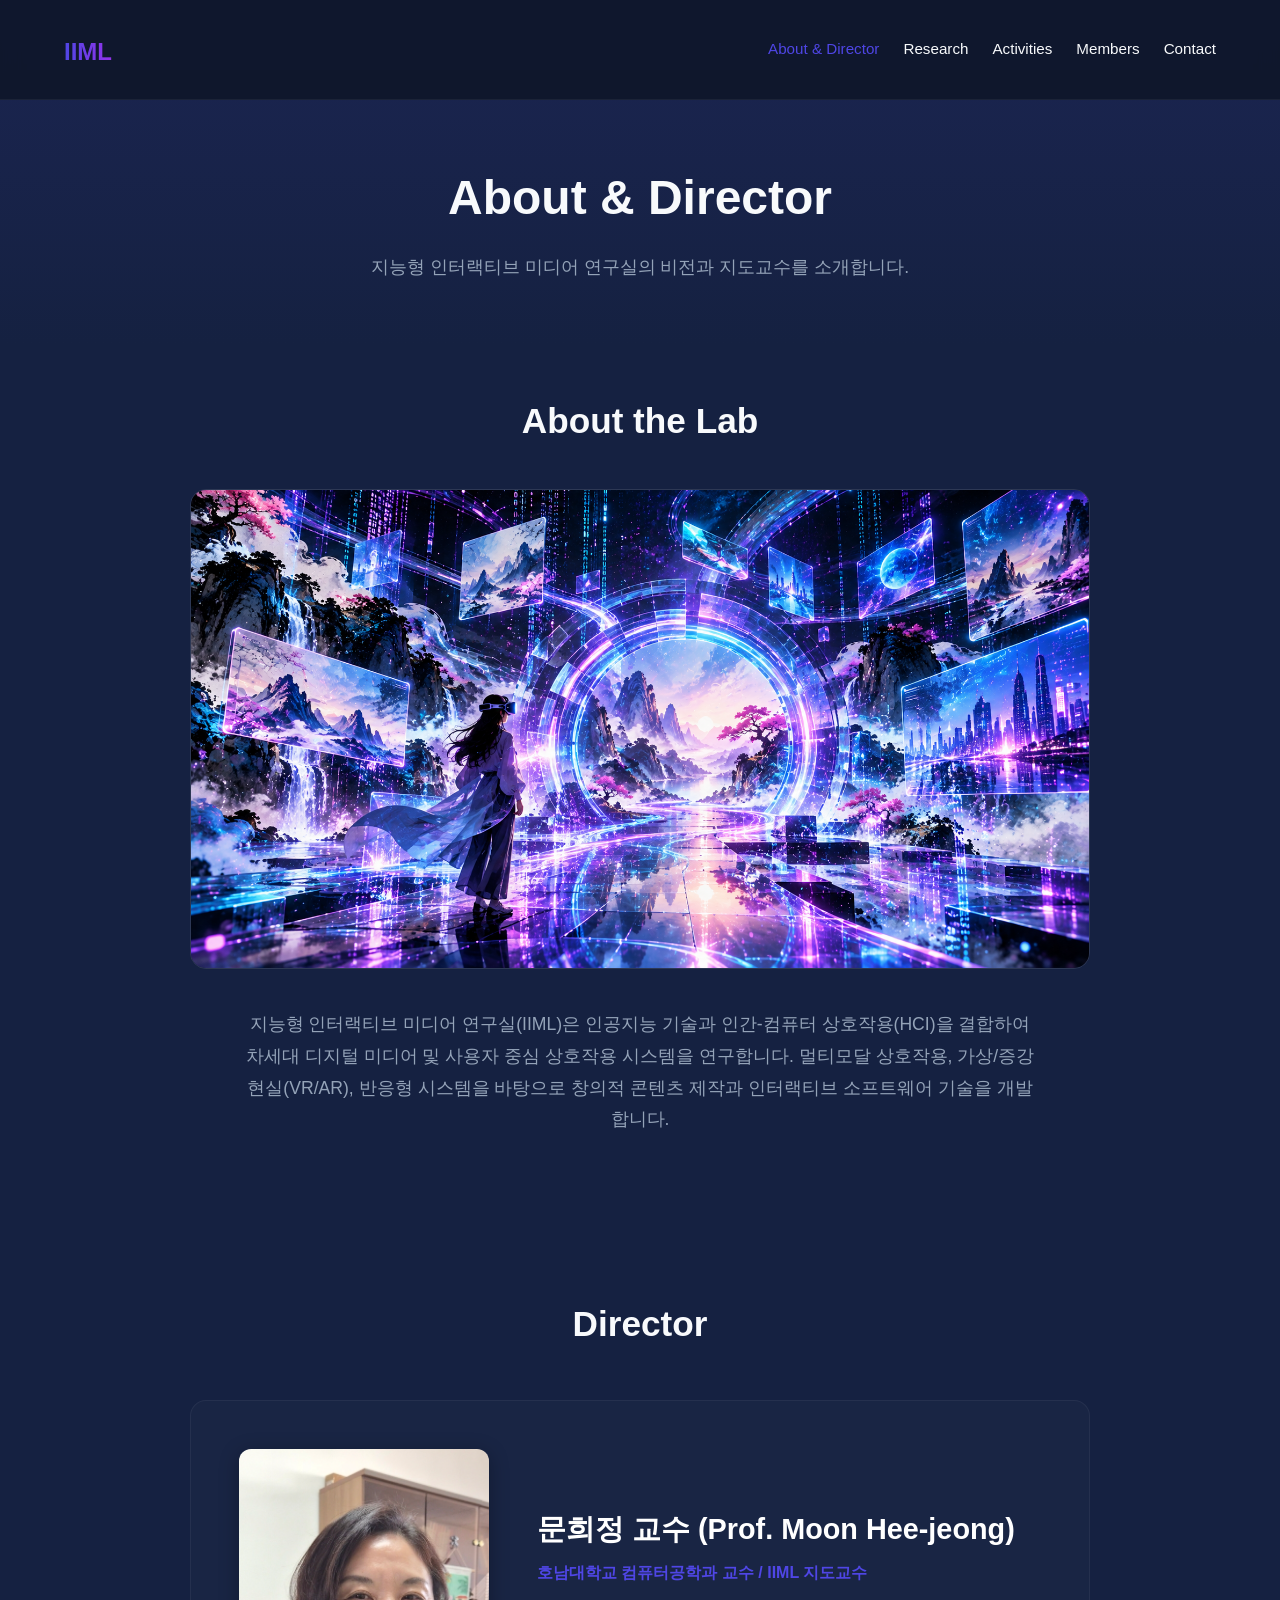
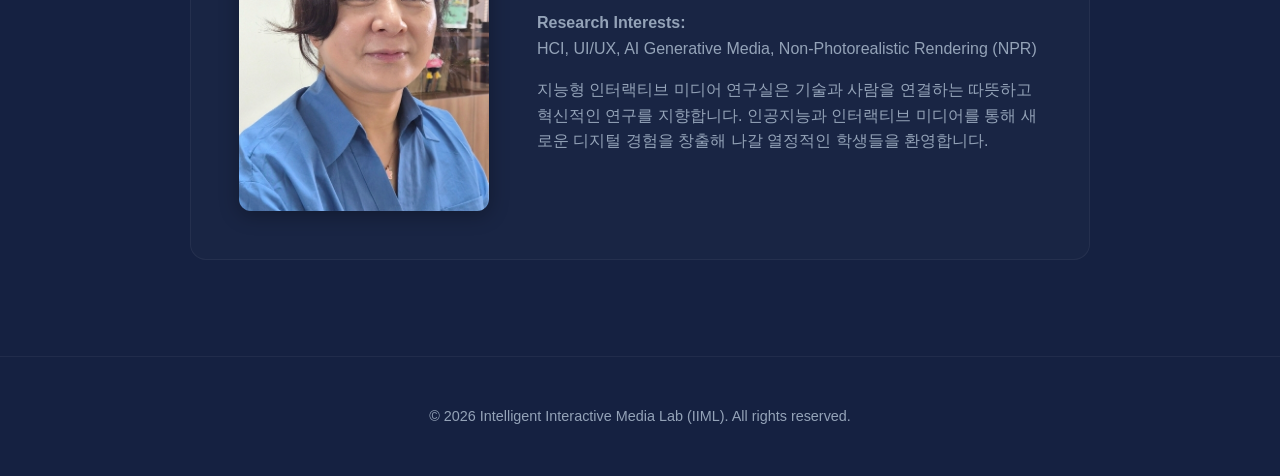
==== about.html @ bc0e60f5 "Add files via upload" ====
<!DOCTYPE html>
<html lang="ko">
<head>
    <meta charset="UTF-8">
    <meta name="viewport" content="width=device-width, initial-scale=1.0">
    <title>About & Director - IIML</title>
    <link rel="stylesheet" href="style.css">
</head>
<body>

    <header>
        <h1><a href="index.html">IIML</a></h1>
<nav>
    <a href="about.html" class="active">About & Director</a>
    <a href="research.html">Research</a>
    <a href="activities.html">Activities</a>
    <a href="members.html">Members</a>
    <a href="contact.html">Contact</a>
</nav>
    </header>

    <div class="subpage-header">
        <h2>About & Director</h2>
        <p>지능형 인터랙티브 미디어 연구실의 비전과 지도교수를 소개합니다.</p>
    </div>

    <!-- About Section -->
<!-- About Section -->
    <section style="padding: 3rem 10% 5rem 10%; display: flex; flex-direction: column; align-items: center;">
        <h2 class="section-title" style="margin-bottom: 2.5rem; width: 100%; text-align: center;">About the Lab</h2>
        
        <!-- 이미지를 정중앙에 배치하고 적절한 크기로 조절하는 감싸기 박스 -->
        <div style="width: 100%; max-width: 900px; display: flex; justify-content: center; margin-bottom: 2.5rem;">
            <!-- [기존 이미지 경로에 맞게 src 수정 필요] -->
            <img src="about_main.png" alt="IIML Fusion Art" style="width: 100%; height: auto; max-height: 480px; object-fit: cover; border-radius: 16px; border: 1px solid rgba(255, 255, 255, 0.1); display: block;">
        </div>

        <div style="text-align: center; max-width: 800px; margin: 0 auto; color: var(--text-gray); font-size: 1.1rem; line-height: 1.8;">
            <p>지능형 인터랙티브 미디어 연구실(IIML)은 인공지능 기술과 인간-컴퓨터 상호작용(HCI)을 결합하여 차세대 디지털 미디어 및 사용자 중심 상호작용 시스템을 연구합니다. 멀티모달 상호작용, 가상/증강현실(VR/AR), 반응형 시스템을 바탕으로 창의적 콘텐츠 제작과 인터랙티브 소프트웨어 기술을 개발합니다.</p>
        </div>
    </section>

    <!-- Director Section -->
    <!-- Director Section -->
    <section style="padding-bottom: 2rem;">
        <h2 class="section-title">Director</h2>
        
        <!-- ▼ 여기서부터 배경 박스(카드)가 시작됩니다 -->
        <div style="display: flex; gap: 3rem; max-width: 900px; margin: 0 auto; align-items: center; flex-wrap: wrap; background: rgba(255, 255, 255, 0.02); padding: 3rem; border-radius: 16px; border: 1px solid rgba(255, 255, 255, 0.05);">
            
            <!-- 1. 교수님 사진 영역 -->
            <div style="flex-shrink: 0; width: 250px; display: flex; justify-content: center;">
                <!-- 아래 src="이미지파일명" 에 교수님 사진 파일명을 적어주세요 -->
                <img src="prof.jpg" alt="문희정 교수" style="width: 100%; max-width: 250px; height: auto; border-radius: 12px; object-fit: cover; box-shadow: 0 4px 20px rgba(0,0,0,0.3);">
            </div>
            
            <!-- 2. 텍스트 영역 (이 영역이 반드시 위쪽 div 박스 안에 있어야 합니다) -->
            <div style="flex: 1; min-width: 300px;">
                <h3 style="font-size: 1.8rem; margin-bottom: 0.5rem; color: #fff;">문희정 교수 (Prof. Moon Hee-jeong)</h3>
                <p style="color: var(--primary-color); margin-bottom: 1.5rem; font-weight: bold;">호남대학교 컴퓨터공학과 교수 / IIML 지도교수</p>
                
                <p style="color: var(--text-gray); margin-bottom: 1rem;">
                    <strong>Research Interests:</strong><br>
                    HCI, UI/UX, AI Generative Media, Non-Photorealistic Rendering (NPR)
                </p>
                <p style="color: var(--text-gray); line-height: 1.6;">
                    지능형 인터랙티브 미디어 연구실은 기술과 사람을 연결하는 따뜻하고 혁신적인 연구를 지향합니다. 인공지능과 인터랙티브 미디어를 통해 새로운 디지털 경험을 창출해 나갈 열정적인 학생들을 환영합니다.
                </p>
            </div>
            
        </div> 
        <!-- ▲ 여기까지가 배경 박스(카드)의 끝입니다 -->

    </section>

    <footer>
        <p>&copy; 2026 Intelligent Interactive Media Lab (IIML). All rights reserved.</p>
    </footer>
</body>
</html>
---- style.css ----
/* style.css */
:root {
    --primary-color: #4F46E5;
    --secondary-color: #9333EA;
    --bg-dark: #152141;
    --bg-card: rgba(255, 255, 255, 0.02);
    --text-light: #F8FAFC;
    --text-gray: #94A3B8;
}

* { margin: 0; padding: 0; box-sizing: border-box; font-family: 'Pretendard', sans-serif; }
body { background-color: var(--bg-dark); color: var(--text-light); line-height: 1.6; }

/* Navigation */
header { position: fixed; top: 0; width: 100%; padding: 1.5rem 5%; background: rgba(15, 23, 42, 0.9); backdrop-filter: blur(10px); display: flex; justify-content: space-between; align-items: center; z-index: 1000; border-bottom: 1px solid rgba(255,255,255,0.05); }
header h1 a { font-size: 1.5rem; font-weight: 800; background: linear-gradient(to right, #4F46E5, #9333EA); -webkit-background-clip: text; color: transparent; text-decoration: none; }
nav { display: flex; gap: 1.5rem; }
nav a { color: var(--text-light); text-decoration: none; font-weight: 500; font-size: 0.95rem; transition: color 0.3s; }
nav a:hover, nav a.active { color: var(--primary-color); }

/* Common Section Layouts */
section { padding: 5rem 10%; }
.section-title { font-size: 2.2rem; margin-bottom: 3rem; text-align: center; font-weight: 700; }

/* Subpage Header (서브페이지 상단 배너) */
.subpage-header { padding: 10rem 10% 4rem; background: linear-gradient(to bottom, rgba(79, 70, 229, 0.1), var(--bg-dark)); text-align: center; }
.subpage-header h2 { font-size: 3rem; margin-bottom: 1rem; }
.subpage-header p { color: var(--text-gray); font-size: 1.1rem; }

/* Image Placeholder */
.img-placeholder { background-color: rgba(255, 255, 255, 0.03); border: 2px dashed rgba(255, 255, 255, 0.2); border-radius: 12px; display: flex; align-items: center; justify-content: center; color: var(--text-gray); font-size: 0.9rem; text-align: center; padding: 1rem; width: 100%; }

/* Grid & Cards */
.grid-container { display: grid; gap: 2rem; }
.card { background: var(--bg-card); padding: 2rem; border-radius: 16px; border: 1px solid rgba(255, 255, 255, 0.05); }

/* Footer */
footer { text-align: center; padding: 3rem; color: var(--text-gray); font-size: 0.9rem; border-top: 1px solid rgba(255,255,255,0.05); margin-top: 4rem; }
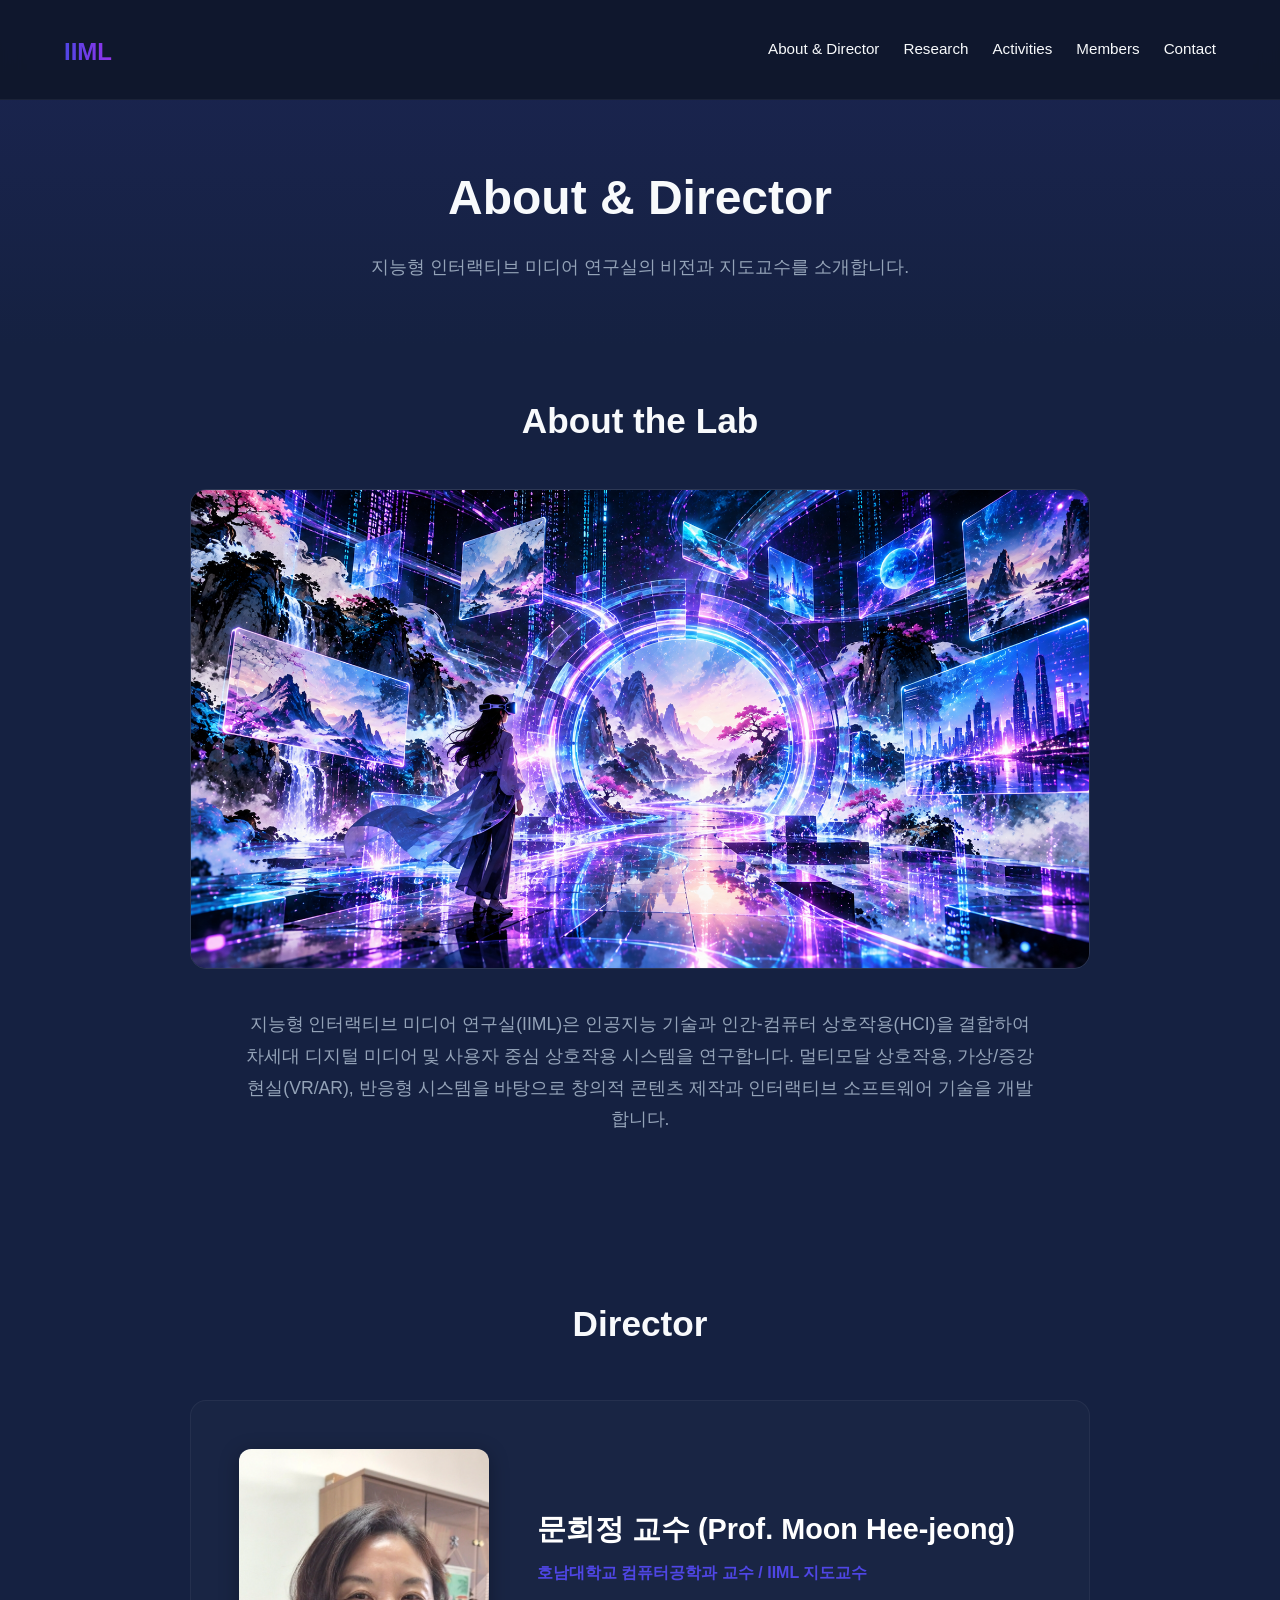
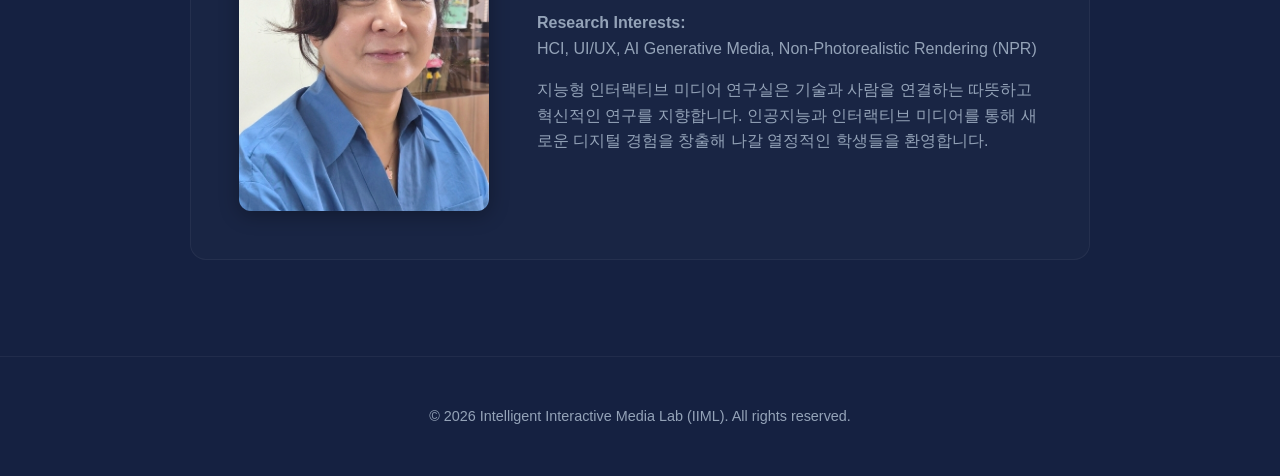
==== commit 78b8f4e2: "Add files via upload" ====
--- a/about.html
+++ b/about.html
@@ -8,16 +8,20 @@
 </head>
 <body>
 
-    <header>
-        <h1><a href="index.html">IIML</a></h1>
-<nav>
-    <a href="about.html" class="active">About & Director</a>
-    <a href="research.html">Research</a>
-    <a href="activities.html">Activities</a>
-    <a href="members.html">Members</a>
-    <a href="contact.html">Contact</a>
-</nav>
-    </header>
+<header>
+    <h1><a href="index.html">IIML</a></h1>
+    <!-- 📱 모바일 햄버거 버튼 추가 -->
+    <button class="menu-toggle" id="menuToggle" aria-label="메뉴 열기">☰</button>
+
+    <!-- 🧭 id="navLinks" 추가 -->
+    <nav id="navLinks">
+        <a href="about.html">About & Director</a>
+        <a href="research.html">Research</a>
+        <a href="activities.html">Activities</a>
+        <a href="members.html">Members</a>
+        <a href="contact.html">Contact</a>
+    </nav>
+</header>
 
     <div class="subpage-header">
         <h2>About & Director</h2>
@@ -76,5 +80,17 @@
     <footer>
         <p>&copy; 2026 Intelligent Interactive Media Lab (IIML). All rights reserved.</p>
     </footer>
+    <script>
+        const toggleBtn = document.getElementById('menuToggle');
+        const navLinks = document.getElementById('navLinks');
+
+        if (toggleBtn && navLinks) {
+            toggleBtn.addEventListener('click', () => {
+                navLinks.classList.toggle('active');
+            });
+        }
+    </script>
+</body>
+</html>
 </body>
 </html>
--- a/style.css
+++ b/style.css
@@ -35,4 +35,44 @@
 .card { background: var(--bg-card); padding: 2rem; border-radius: 16px; border: 1px solid rgba(255, 255, 255, 0.05); }
 
 /* Footer */
-footer { text-align: center; padding: 3rem; color: var(--text-gray); font-size: 0.9rem; border-top: 1px solid rgba(255,255,255,0.05); margin-top: 4rem; }+footer { text-align: center; padding: 3rem; color: var(--text-gray); font-size: 0.9rem; border-top: 1px solid rgba(255,255,255,0.05); margin-top: 4rem; }
+/* 📱 모바일 화면 (768px 이하)에서 about 페이지 여백 최적화 */
+/* 📱 모바일 햄버거 버튼 및 반응형 네비게이션 공통 설정 */
+.menu-toggle {
+  display: none;
+  background: none;
+  border: none;
+  color: #fff;
+  font-size: 28px;
+  cursor: pointer;
+}
+
+@media screen and (max-width: 768px) {
+  header {
+    padding: 1.5rem 5% !important;
+  }
+
+  /* 모바일에서 햄버거 버튼 표시 */
+.menu-toggle {
+    display: block !important;
+  }
+
+  /* 평소에는 PC용 가로 메뉴 숨기기 */
+  header nav, nav {
+    display: none !important;
+    position: absolute;
+    top: 100%;
+    left: 0;
+    width: 100%;
+    background-color: rgba(15, 23, 42, 0.95);
+    flex-direction: column;
+    padding: 20px 0;
+    text-align: center;
+    box-sizing: border-box;
+  }
+
+  /* 자바스크립트로 메뉴가 활성화(.active)되면 세로로 펼치기 */
+  header nav.active, nav.active {
+    display: flex !important;
+  }
+}
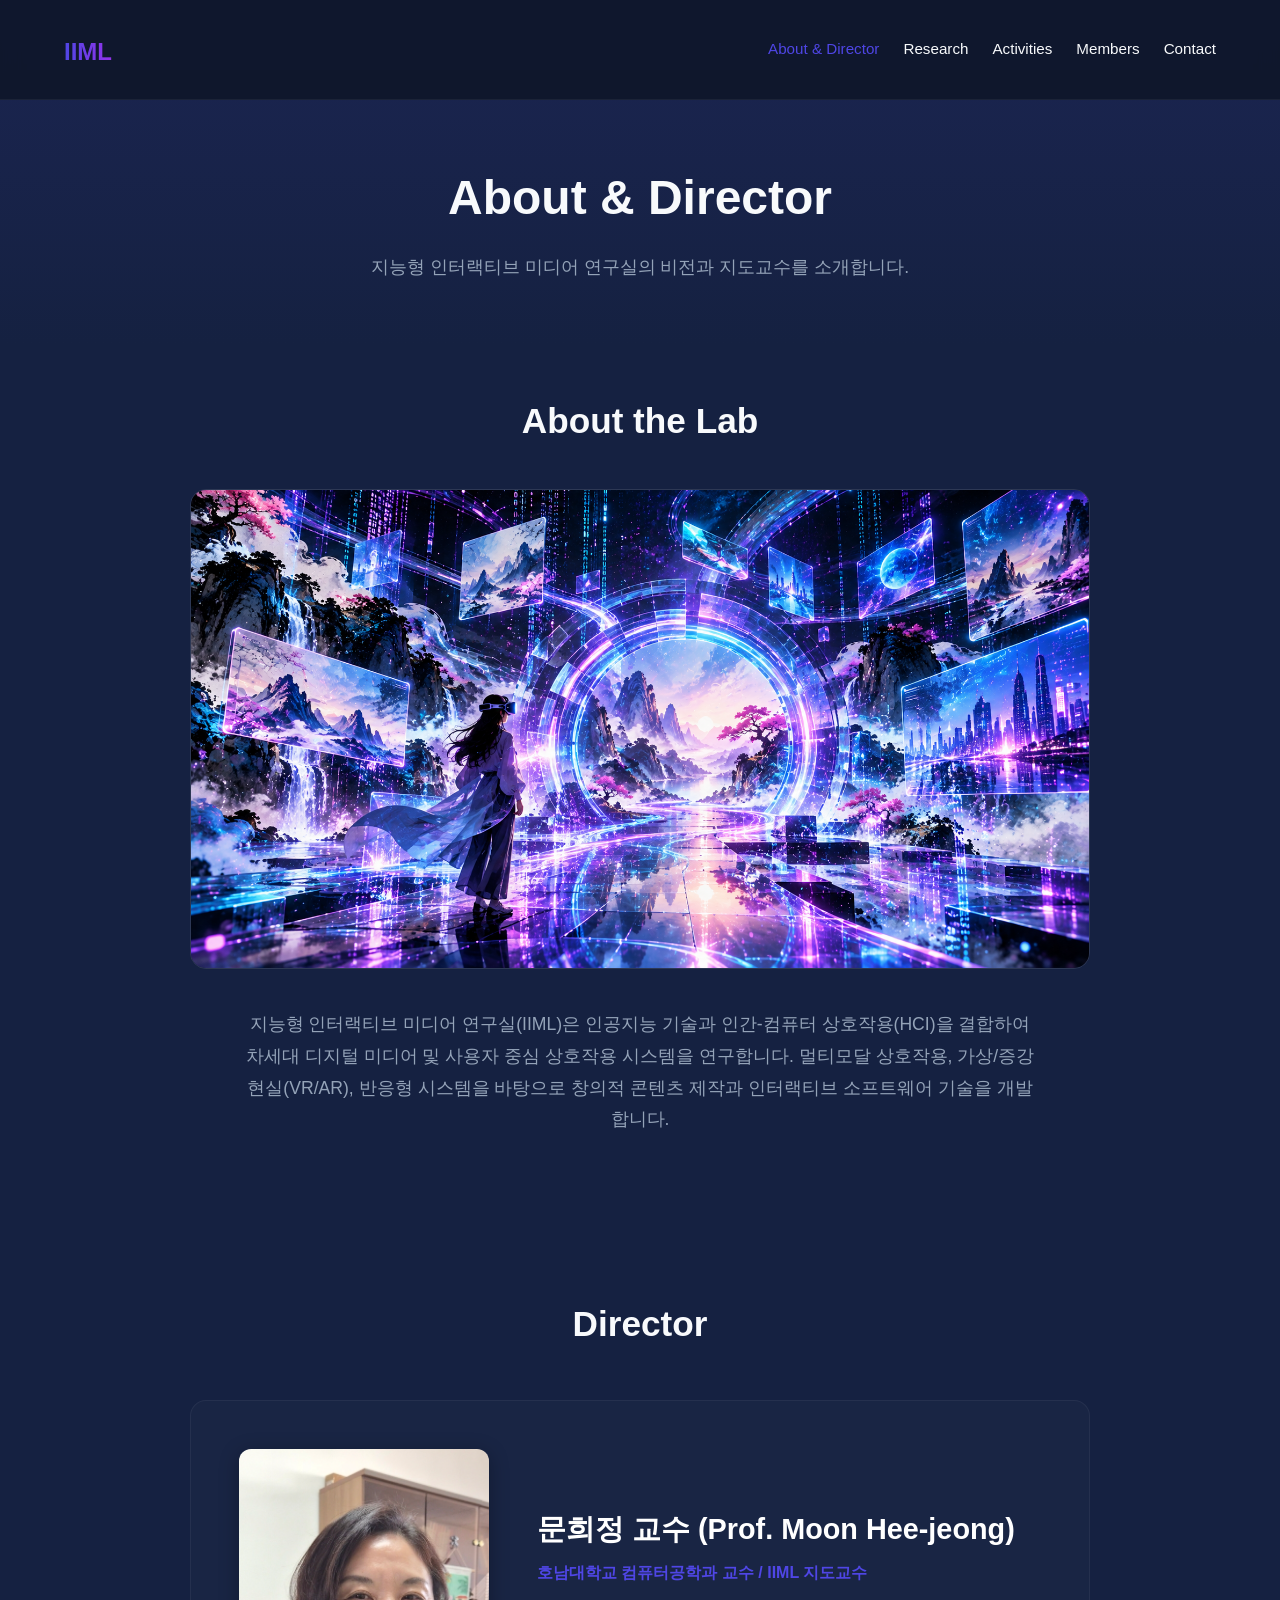
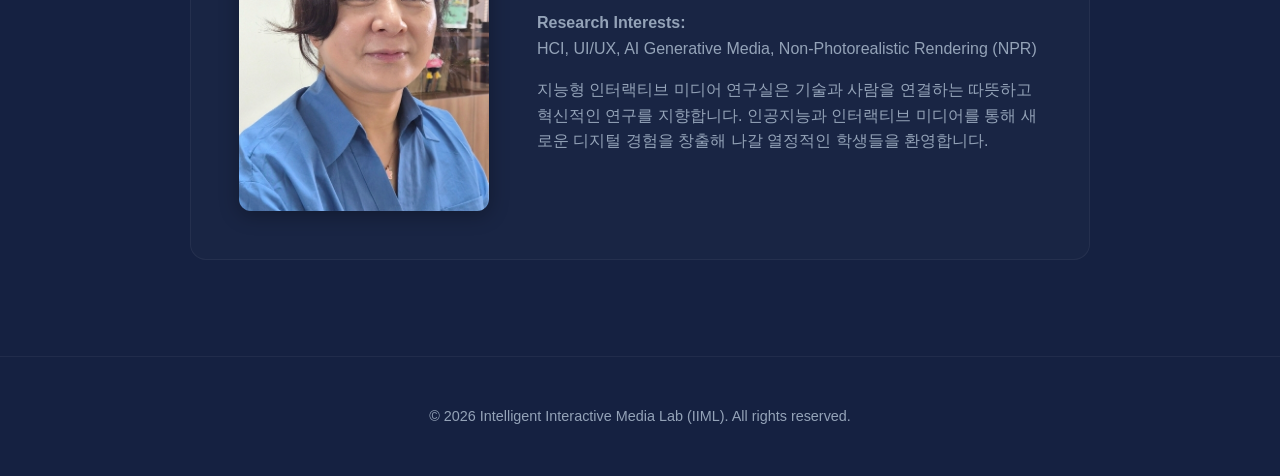
==== commit 105d27b4: "Add files via upload" ====
--- a/about.html
+++ b/about.html
@@ -8,20 +8,16 @@
 </head>
 <body>
 
-<header>
-    <h1><a href="index.html">IIML</a></h1>
-    <!-- 📱 모바일 햄버거 버튼 추가 -->
-    <button class="menu-toggle" id="menuToggle" aria-label="메뉴 열기">☰</button>
-
-    <!-- 🧭 id="navLinks" 추가 -->
-    <nav id="navLinks">
-        <a href="about.html">About & Director</a>
-        <a href="research.html">Research</a>
-        <a href="activities.html">Activities</a>
-        <a href="members.html">Members</a>
-        <a href="contact.html">Contact</a>
-    </nav>
-</header>
+    <header>
+        <h1><a href="index.html">IIML</a></h1>
+<nav>
+    <a href="about.html" class="active">About & Director</a>
+    <a href="research.html">Research</a>
+    <a href="activities.html">Activities</a>
+    <a href="members.html">Members</a>
+    <a href="contact.html">Contact</a>
+</nav>
+    </header>
 
     <div class="subpage-header">
         <h2>About & Director</h2>
@@ -80,17 +76,5 @@
     <footer>
         <p>&copy; 2026 Intelligent Interactive Media Lab (IIML). All rights reserved.</p>
     </footer>
-    <script>
-        const toggleBtn = document.getElementById('menuToggle');
-        const navLinks = document.getElementById('navLinks');
-
-        if (toggleBtn && navLinks) {
-            toggleBtn.addEventListener('click', () => {
-                navLinks.classList.toggle('active');
-            });
-        }
-    </script>
-</body>
-</html>
 </body>
 </html>
--- a/style.css
+++ b/style.css
@@ -35,44 +35,4 @@
 .card { background: var(--bg-card); padding: 2rem; border-radius: 16px; border: 1px solid rgba(255, 255, 255, 0.05); }
 
 /* Footer */
-footer { text-align: center; padding: 3rem; color: var(--text-gray); font-size: 0.9rem; border-top: 1px solid rgba(255,255,255,0.05); margin-top: 4rem; }
-/* 📱 모바일 화면 (768px 이하)에서 about 페이지 여백 최적화 */
-/* 📱 모바일 햄버거 버튼 및 반응형 네비게이션 공통 설정 */
-.menu-toggle {
-  display: none;
-  background: none;
-  border: none;
-  color: #fff;
-  font-size: 28px;
-  cursor: pointer;
-}
-
-@media screen and (max-width: 768px) {
-  header {
-    padding: 1.5rem 5% !important;
-  }
-
-  /* 모바일에서 햄버거 버튼 표시 */
-.menu-toggle {
-    display: block !important;
-  }
-
-  /* 평소에는 PC용 가로 메뉴 숨기기 */
-  header nav, nav {
-    display: none !important;
-    position: absolute;
-    top: 100%;
-    left: 0;
-    width: 100%;
-    background-color: rgba(15, 23, 42, 0.95);
-    flex-direction: column;
-    padding: 20px 0;
-    text-align: center;
-    box-sizing: border-box;
-  }
-
-  /* 자바스크립트로 메뉴가 활성화(.active)되면 세로로 펼치기 */
-  header nav.active, nav.active {
-    display: flex !important;
-  }
-}+footer { text-align: center; padding: 3rem; color: var(--text-gray); font-size: 0.9rem; border-top: 1px solid rgba(255,255,255,0.05); margin-top: 4rem; }
